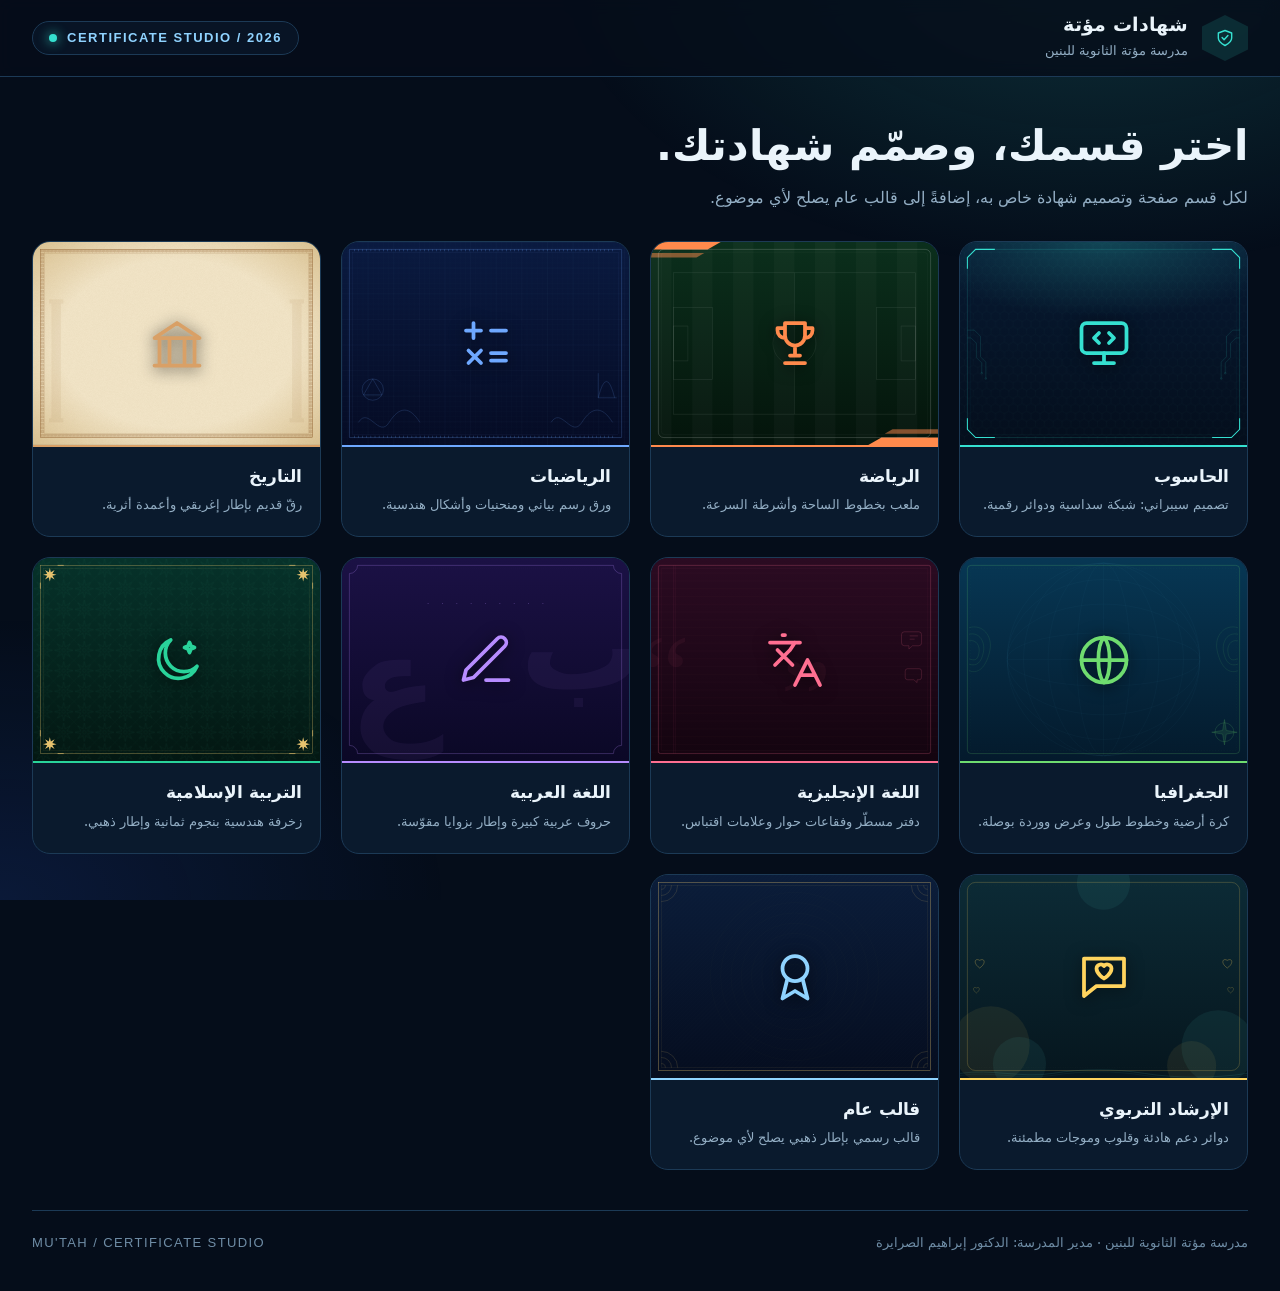
==== index.html @ f324a5b7 "Add files via upload" ====
<!doctype html>
<html lang="ar" dir="rtl">
<head>
<meta charset="utf-8">
<meta name="viewport" content="width=device-width,initial-scale=1">
<meta name="theme-color" content="#050d1a">
<title>شهادات مؤتة | الأقسام</title>
<link rel="stylesheet" href="style.css">
</head>
<body data-page="home">
<header class="topbar"><div class="wrap top"><a class="brand" href="index.html"><div class="mark"><svg class="ui-icon" viewBox="0 0 24 24" aria-hidden="true"><path d="m12 3 8 3v6c0 5-8 9-8 9s-8-4-8-9V6z"/><path d="m8.5 11.5 2.4 2.5 4.6-5"/></svg></div><div><b>شهادات مؤتة</b><small>مدرسة مؤتة الثانوية للبنين</small></div></a><div class="tag" dir="ltr">CERTIFICATE STUDIO / 2026</div></div></header>
<main class="wrap">
<section class="intro"><h1>اختر قسمك، وصمّم شهادتك.</h1><p>لكل قسم صفحة وتصميم شهادة خاص به، إضافةً إلى قالب عام يصلح لأي موضوع.</p></section>
<div class="cards" id="cards"></div>
<footer class="foot"><span>مدرسة مؤتة الثانوية للبنين · مدير المدرسة: الدكتور إبراهيم الصرايرة</span><span dir="ltr">MU'TAH / CERTIFICATE STUDIO</span></footer>
</main>
<script src="themes.js"></script>
<script src="script.js"></script>
</body>
</html>
---- style.css ----
/* شهادات مؤتة — التنسيق */
:root{color-scheme:dark;--bg:#050d1a;--panel:#0a1a2d;--line:#1c3a56;--ink:#eaf4fb;--mute:#93aec4;--dim:#6f8da6;--cyan:#35e0d0;--ice:#8fd3ff;--gold:#e6c26e;--font:CyberArabic,Tahoma,sans-serif}
*{box-sizing:border-box}
body{margin:0;min-width:320px;background:var(--bg);color:var(--ink);font:400 15px/1.8 var(--font);isolation:isolate}
body:before{content:"";position:fixed;inset:0;z-index:-1;pointer-events:none;background:radial-gradient(60% 50% at 85% -5%,color-mix(in srgb,var(--cyan) 17%,transparent),transparent 70%),radial-gradient(50% 45% at 0% 100%,#2f6bff22,transparent 70%)}
button,input,select,textarea{font:inherit}button{cursor:pointer}button:disabled{cursor:wait;opacity:.65}
:focus-visible{outline:3px solid var(--cyan);outline-offset:3px}
svg.ui-icon{width:20px;height:20px;fill:none;stroke:currentColor;stroke-width:1.7;stroke-linecap:round;stroke-linejoin:round;flex-shrink:0}
.wrap{max-width:1560px;margin:auto;padding:0 32px}
.topbar{border-bottom:1px solid var(--line);background:#050d1acc;backdrop-filter:blur(8px)}
.top{display:flex;align-items:center;justify-content:space-between;gap:16px;height:76px}
.brand{display:flex;align-items:center;gap:14px}
.mark{width:46px;height:46px;display:grid;place-items:center;color:var(--cyan);background:color-mix(in srgb,var(--cyan) 13%,transparent);clip-path:polygon(50% 0,100% 25%,100% 75%,50% 100%,0 75%,0 25%)}
.brand b{display:block;font-size:19px;line-height:1.3}.brand small{color:var(--mute);font-size:13px}
.tag{display:inline-flex;align-items:center;gap:10px;padding:6px 16px;border:1px solid var(--line);border-radius:999px;font:700 13px/1.6 Arial,sans-serif;letter-spacing:1.5px;color:var(--ice);background:#0a1a2d99}
.tag:before,.live:before{content:"";width:8px;height:8px;border-radius:50%;background:var(--cyan);box-shadow:0 0 12px var(--cyan)}
.intro{padding:40px 0 28px}.intro h1{font-size:clamp(28px,3.6vw,42px);line-height:1.4;margin:0 0 8px}.intro p{margin:0;color:var(--mute);font-size:16px;max-width:60ch}
.work{display:grid;grid-template-columns:400px minmax(0,1fr);gap:32px;align-items:start}
.panel{position:relative;overflow:hidden;background:linear-gradient(180deg,#0d2238,var(--panel) 40%);border:1px solid var(--line);border-radius:18px}
.panel:before{content:"";position:absolute;inset:0 0 auto;height:2px;background:linear-gradient(90deg,transparent,var(--cyan),transparent);opacity:.7}
.ph{padding:26px 24px 6px}.ph h2{margin:0;font-size:20px;display:flex;align-items:center;gap:10px}.ph h2 svg{color:var(--cyan)}.ph p{margin:4px 0 0;color:var(--mute);font-size:14px}
.group{padding:20px 24px 6px}.group+.group{border-top:1px solid #1c3a5677;margin-top:6px}.group h3{margin:0 0 16px;font-size:14px;color:var(--cyan)}
.field{margin-bottom:16px}.field label{display:flex;justify-content:space-between;align-items:baseline;font-size:14px;font-weight:700;margin-bottom:8px;color:#d6e6f2}.hint{font-weight:400;color:var(--dim);font-size:13px}
input,select,textarea{display:block;width:100%;border:1px solid #27486a;border-radius:10px;background:#06121f;color:var(--ink);padding:0 14px;font-size:15px;outline:none;transition:border-color .2s,box-shadow .2s}
input,select{height:48px}textarea{padding:12px 14px;min-height:128px;max-height:260px;resize:vertical;line-height:1.9}
input::placeholder{color:var(--dim)}input:focus,select:focus,textarea:focus{border-color:var(--cyan);box-shadow:0 0 0 3px color-mix(in srgb,var(--cyan) 13%,transparent)}
input[type=date]{direction:ltr;text-align:right;color-scheme:dark}
.acts{display:grid;gap:10px;margin-top:10px;padding:20px 24px 24px;border-top:1px solid #1c3a5677;background:#06121f88}
.btn{display:flex;align-items:center;justify-content:center;gap:10px;min-height:48px;padding:0 16px;border-radius:10px;border:1px solid transparent;font-weight:700;font-size:15px;transition:background .2s,transform .2s}.btn:hover{transform:translateY(-1px)}
.btn-p{background:var(--cyan);color:#032a2a}.btn-p:hover{background:#6af0e3}
.btn-s{background:#12304b;border-color:#2b5379;color:var(--ink)}.btn-s:hover{background:#18405f}
.btn-t{background:none;color:var(--mute);min-height:40px;font-weight:600;font-size:14px}.btn-t:hover{color:var(--ink)}
.note{display:flex;gap:8px;margin:0;color:var(--dim);font-size:13px;line-height:1.7}.note svg{width:16px;height:16px;margin-top:3px}
.pv-head{display:flex;justify-content:space-between;align-items:center;gap:12px;margin-bottom:14px}.pv-head h2{margin:0;font-size:20px}.live{display:inline-flex;align-items:center;gap:8px;color:#8fe9d9;font-size:14px}
.stage{position:relative;padding:28px;border:1px solid var(--line);border-radius:18px;background:radial-gradient(70% 90% at 50% 0%,#1c4a6a40,transparent 75%),#08162a}
.stage:before,.stage:after{content:"";position:absolute;width:24px;height:24px;border:2px solid var(--cyan);opacity:.7}
.stage:before{top:10px;inset-inline-start:10px;border-width:2px 0 0 2px}[dir=rtl] .stage:before{border-width:2px 2px 0 0}
.stage:after{bottom:10px;inset-inline-end:10px;border-width:0 2px 2px 0}[dir=rtl] .stage:after{border-width:0 0 2px 2px}
.art{width:100%;aspect-ratio:1400/990;background:var(--bg);box-shadow:0 20px 60px #0009;overflow:hidden}.art>svg{width:100%;height:100%;display:block}
.specs{display:grid;grid-template-columns:repeat(3,1fr);gap:12px;margin-top:16px}
.spec{display:flex;align-items:center;gap:12px;padding:14px 16px;border:1px solid var(--line);border-radius:12px;background:#0a1a2d99}.spec svg{color:var(--cyan);width:22px;height:22px}.spec b{display:block;font-size:14px}.spec small{display:block;color:var(--mute);font-size:13px}
.foot{display:flex;justify-content:space-between;gap:12px;margin-top:40px;padding:20px 0 36px;border-top:1px solid var(--line);color:var(--dim);font-size:13px}.foot span[dir=ltr]{font-family:Arial,sans-serif;letter-spacing:1.4px}
.toast{position:fixed;left:50%;bottom:24px;transform:translate(-50%,20px);padding:14px 22px;max-width:calc(100% - 32px);border:1px solid color-mix(in srgb,var(--cyan) 40%,transparent);border-radius:12px;background:#0f3338;color:#e0fff7;font-size:14px;opacity:0;pointer-events:none;transition:.2s;z-index:10;box-shadow:0 8px 35px #0008}.toast.show{opacity:1;transform:translate(-50%,0)}
.sr-only{position:absolute;width:1px;height:1px;margin:-1px;overflow:hidden;clip:rect(0,0,0,0);white-space:nowrap;border:0}
@media(min-width:1101px){.preview{position:sticky;top:24px}}
@media(max-width:1100px){.wrap{padding:0 22px}.work{grid-template-columns:340px minmax(0,1fr);gap:22px}.stage{padding:18px}.specs{grid-template-columns:1fr}}
@media(max-width:900px){.work{grid-template-columns:1fr}.preview{order:-1}.specs{grid-template-columns:repeat(3,1fr)}.spec{flex-direction:column;text-align:center;gap:6px;padding:12px 8px}}
@media(max-width:640px){.wrap{padding:0 16px}.top{height:64px}.brand b{font-size:16px}.tag{font-size:11px;padding:4px 10px}.intro{padding:28px 0 20px}.intro p{font-size:14px}.stage{padding:12px;border-radius:14px}.stage:before,.stage:after{display:none}.specs{grid-template-columns:1fr}.spec{flex-direction:row;text-align:start}.foot{flex-direction:column;text-align:center}}
@media(prefers-reduced-motion:reduce){*{transition:none!important}}
@media print{@page{size:A4 landscape;margin:0}html,body{width:297mm;height:210mm;margin:0;background:#050d1a!important;print-color-adjust:exact;-webkit-print-color-adjust:exact}body:before,.topbar,.intro,.panel,.pv-head,.specs,.foot,.toast,.stage:before,.stage:after{display:none!important}.wrap,.work,.preview,.stage{display:block!important;position:static;width:297mm;height:210mm;max-width:none;margin:0;padding:0;border:0;border-radius:0;background:none;box-shadow:none}.art{width:297mm;height:210mm;aspect-ratio:auto;box-shadow:none}}

/* شريط الأقسام */
.depts{display:flex;flex-wrap:wrap;gap:10px;margin:0 0 28px}
.chip{display:inline-flex;align-items:center;gap:8px;min-height:44px;padding:0 16px;border:1px solid var(--line);border-radius:999px;background:#0a1a2d99;color:var(--mute);font-weight:700;font-size:14px;transition:color .2s,border-color .2s,background .2s}
.chip svg{width:18px;height:18px;color:var(--c)}
.chip:hover{color:var(--ink);border-color:var(--c)}
.chip[aria-pressed=true],.chip[aria-current=page]{color:var(--ink);border-color:var(--c);background:color-mix(in srgb,var(--c) 16%,#0a1a2d);box-shadow:inset 0 0 0 1px var(--c)}
@media(max-width:640px){.depts{flex-wrap:nowrap;overflow-x:auto;padding-bottom:8px;margin-bottom:20px}.chip{flex-shrink:0}}

/* صفحات المواضيع والصفحة الرئيسية */
.brand{color:inherit;text-decoration:none}a.chip{text-decoration:none}
.cards{display:grid;grid-template-columns:repeat(auto-fill,minmax(270px,1fr));gap:20px}
.card{display:block;color:inherit;text-decoration:none;border:1px solid var(--line);border-radius:18px;overflow:hidden;background:#0a1a2d;transition:transform .2s,border-color .2s}
.card:hover{transform:translateY(-3px);border-color:var(--c)}
.thumb{position:relative;aspect-ratio:1400/990;overflow:hidden}.thumb>svg{width:100%;height:100%;display:block}
.thumb .ico{position:absolute;inset:0;display:grid;place-items:center}.thumb .ico svg{width:60px;height:60px;color:var(--c);stroke-width:1.5;filter:drop-shadow(0 2px 8px #000a)}
.meta{padding:14px 18px 18px;border-top:2px solid var(--c)}.meta b{display:block;font-size:17px}.meta small{color:var(--mute);font-size:13px}
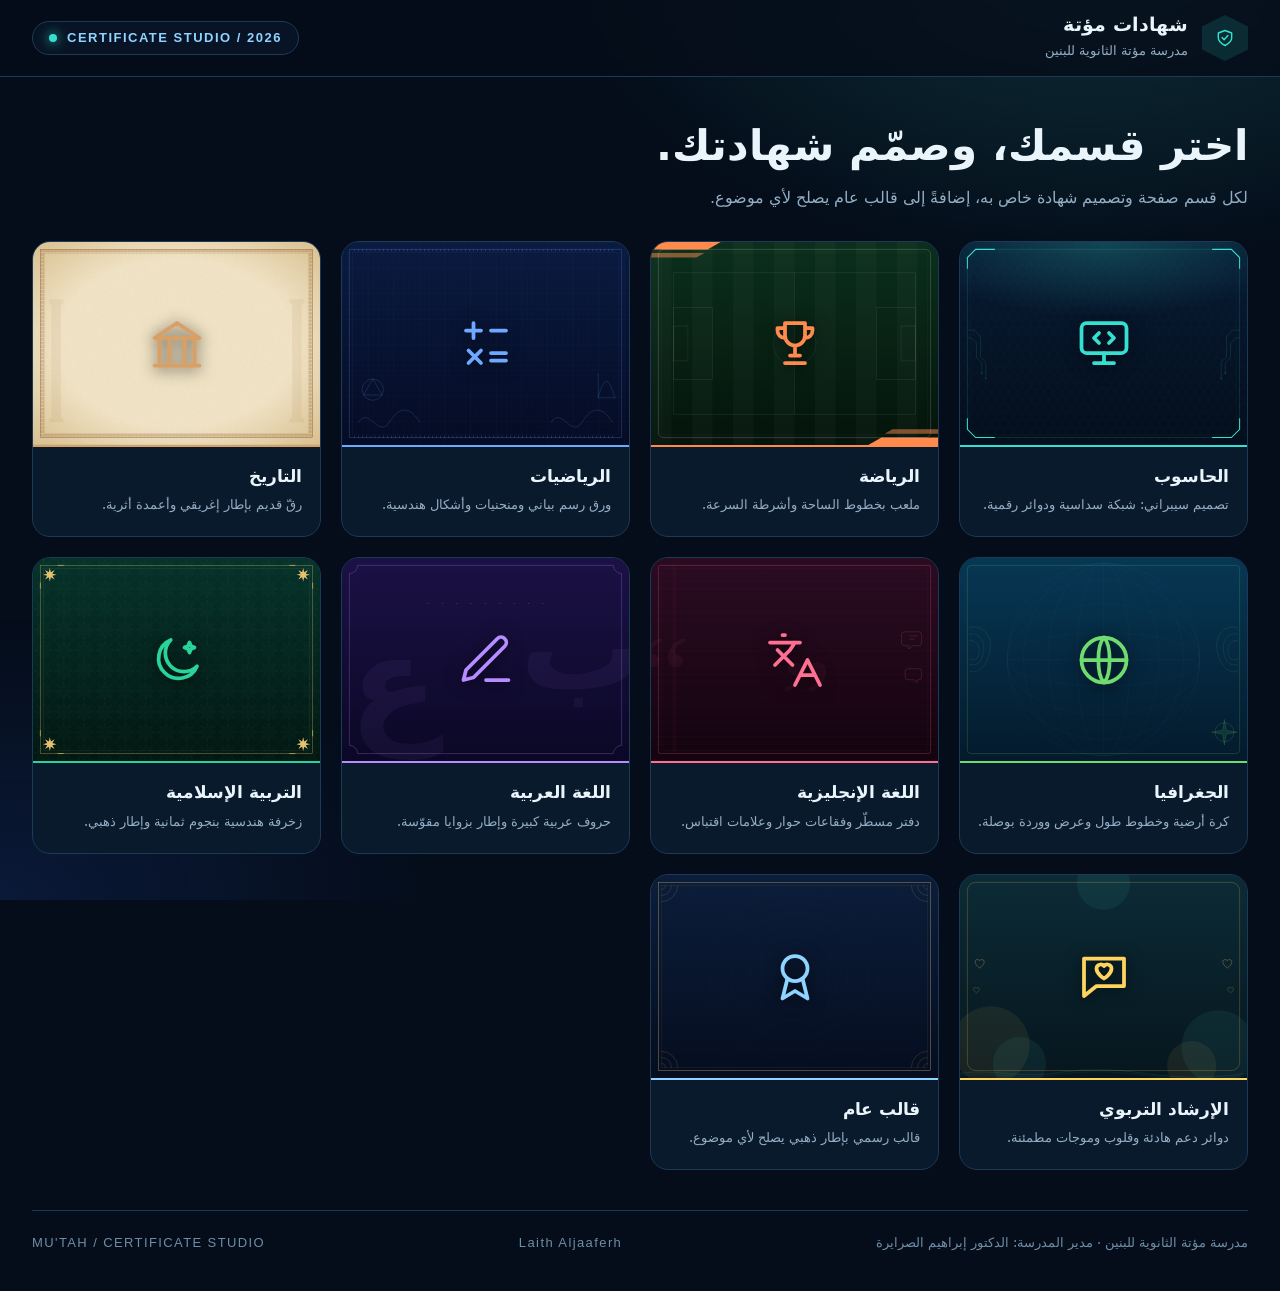
==== commit d73171a6: "Update index.html" ====
--- a/index.html
+++ b/index.html
@@ -12,7 +12,7 @@
 <main class="wrap">
 <section class="intro"><h1>اختر قسمك، وصمّم شهادتك.</h1><p>لكل قسم صفحة وتصميم شهادة خاص به، إضافةً إلى قالب عام يصلح لأي موضوع.</p></section>
 <div class="cards" id="cards"></div>
-<footer class="foot"><span>مدرسة مؤتة الثانوية للبنين · مدير المدرسة: الدكتور إبراهيم الصرايرة</span><span dir="ltr">MU'TAH / CERTIFICATE STUDIO</span></footer>
+<footer class="foot"><span>مدرسة مؤتة الثانوية للبنين · مدير المدرسة: الدكتور إبراهيم الصرايرة</span> <span class="developer-name" dir="ltr">Laith Aljaaferh</span><span dir="ltr">MU'TAH / CERTIFICATE STUDIO</span></footer>
 </main>
 <script src="themes.js"></script>
 <script src="script.js"></script>
